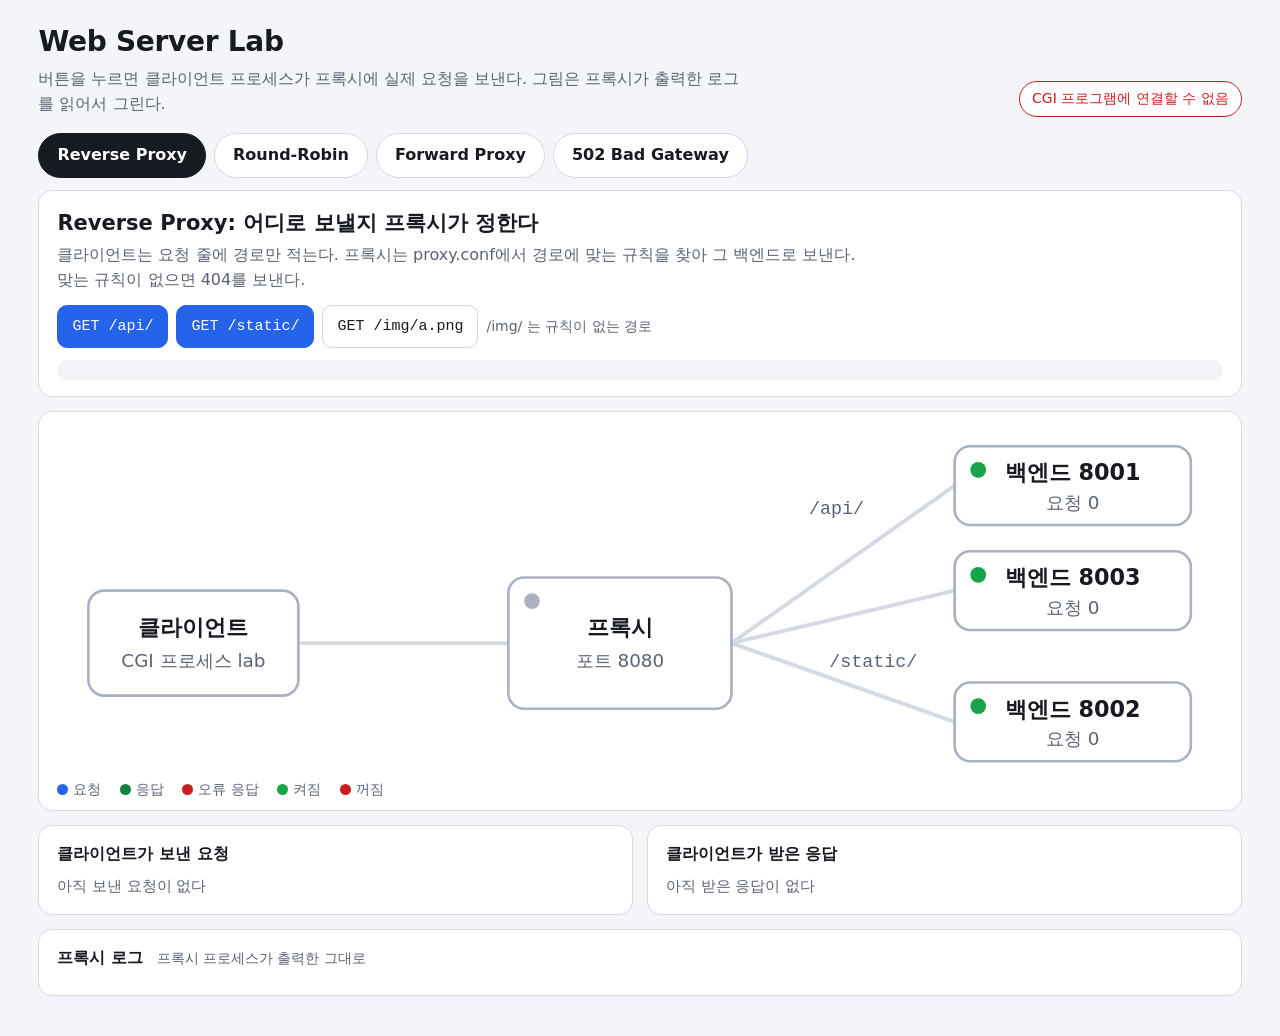
==== demo/lab/www/index.html @ c60fb578 "feat: 발표용 데모 페이지 Web Server Lab (Reverse, Round-Robin, Forward, 502) - demo/lab/cgi/lab.c: 페이지의 버튼이 " ====
<!doctype html>
<html lang="ko">
<head>
<meta charset="utf-8">
<meta name="viewport" content="width=device-width, initial-scale=1">
<title>Web Server Lab</title>
<link rel="stylesheet" href="lab.css">
</head>
<body>
<header class="top">
  <div>
    <h1>Web Server Lab</h1>
    <p class="lead">버튼을 누르면 클라이언트 프로세스가 프록시에 실제 요청을 보낸다. 그림은 프록시가 출력한 로그를 읽어서 그린다.</p>
  </div>
  <div id="link-state" class="link-state" aria-live="polite">연결 확인 중</div>
</header>

<nav class="tabs" id="tabs" role="tablist" aria-label="장면"></nav>

<main>
  <section class="card scene" aria-live="polite">
    <div class="scene-text">
      <h2 id="scene-title"></h2>
      <p id="scene-desc"></p>
    </div>
    <div class="controls" id="controls"></div>
    <pre class="conf" id="conf" hidden></pre>
  </section>

  <section class="card diagram" aria-label="요청이 지나가는 길">
    <svg id="stage" viewBox="0 20 900 270" role="img" aria-label="클라이언트, 프록시, 백엔드 사이의 흐름">
      <g class="edges">
        <line id="edge-client" x1="190" y1="190" x2="350" y2="190"/>
        <line id="edge-8001" x1="520" y1="190" x2="690" y2="70"/>
        <line id="edge-8003" x1="520" y1="190" x2="690" y2="150"/>
        <line id="edge-8002" x1="520" y1="190" x2="690" y2="250"/>
        <line id="edge-ext" x1="520" y1="190" x2="690" y2="345" class="hidden"/>
      </g>
      <text class="route" x="600" y="92">/api/</text>
      <text class="route" x="628" y="208">/static/</text>

      <g class="node" id="node-client">
        <rect x="30" y="150" width="160" height="80" rx="12"/>
        <text class="name" x="110" y="184">클라이언트</text>
        <text class="sub" x="110" y="208">CGI 프로세스 lab</text>
      </g>
      <text id="client-chip" class="chip" x="110" y="262"></text>

      <g class="node" id="node-proxy">
        <rect x="350" y="140" width="170" height="100" rx="12"/>
        <circle class="lamp" cx="368" cy="158" r="6"/>
        <text class="name" x="435" y="184">프록시</text>
        <text class="sub" x="435" y="208">포트 8080</text>
      </g>
      <text id="proxy-note" class="chip" x="435" y="272"></text>

      <g class="node backend" id="node-8001">
        <rect x="690" y="40" width="180" height="60" rx="12"/>
        <circle class="lamp" cx="708" cy="58" r="6"/>
        <text class="name" x="780" y="66">백엔드 8001</text>
        <text class="sub" id="cnt-8001" x="780" y="88">요청 0</text>
      </g>
      <g class="node backend" id="node-8003">
        <rect x="690" y="120" width="180" height="60" rx="12"/>
        <circle class="lamp" cx="708" cy="138" r="6"/>
        <text class="name" x="780" y="146">백엔드 8003</text>
        <text class="sub" id="cnt-8003" x="780" y="168">요청 0</text>
      </g>
      <g class="node backend" id="node-8002">
        <rect x="690" y="220" width="180" height="60" rx="12"/>
        <circle class="lamp" cx="708" cy="238" r="6"/>
        <text class="name" x="780" y="246">백엔드 8002</text>
        <text class="sub" id="cnt-8002" x="780" y="268">요청 0</text>
      </g>
      <g class="node ext hidden" id="node-ext">
        <rect x="690" y="315" width="180" height="60" rx="12"/>
        <text class="name" x="780" y="341">다른 서버</text>
        <text class="sub" id="ext-name" x="780" y="363"></text>
      </g>

      <circle id="dot" class="dot hidden" r="9" cx="110" cy="190"/>
    </svg>
    <p class="legend">
      <span class="key req"></span>요청
      <span class="key res"></span>응답
      <span class="key err"></span>오류 응답
      <span class="key up"></span>켜짐
      <span class="key down"></span>꺼짐
    </p>
  </section>

  <section class="panels">
    <div class="card panel">
      <h3>클라이언트가 보낸 요청</h3>
      <pre id="sent" class="mono empty">아직 보낸 요청이 없다</pre>
    </div>
    <div class="card panel">
      <h3>클라이언트가 받은 응답 <span id="res-meta" class="meta"></span></h3>
      <pre id="received" class="mono empty">아직 받은 응답이 없다</pre>
    </div>
    <div class="card panel log">
      <h3>프록시 로그 <span class="meta">프록시 프로세스가 출력한 그대로</span></h3>
      <pre id="log" class="mono"></pre>
    </div>
  </section>
</main>

<script src="lab.js"></script>
</body>
</html>
---- demo/lab/www/lab.css ----
:root {
  --bg: #f4f5f8;
  --card: #ffffff;
  --ink: #171a21;
  --muted: #5b6373;
  --line: #d5d9e2;
  --req: #2563eb;
  --res: #15803d;
  --err: #c81e1e;
  --forward: #7c3aed;
  --up: #16a34a;
  --down: #c81e1e;
  --mono: ui-monospace, "Cascadia Mono", Consolas, "D2Coding", monospace;
}

* { box-sizing: border-box; }

body {
  margin: 0;
  padding: 20px clamp(16px, 3vw, 40px) 40px;
  background: var(--bg);
  color: var(--ink);
  font-family: "Pretendard", "Noto Sans KR", "Malgun Gothic", system-ui, sans-serif;
  font-size: 16px;
  line-height: 1.55;
}

.top {
  display: flex;
  flex-wrap: wrap;
  align-items: flex-end;
  justify-content: space-between;
  gap: 12px;
  margin-bottom: 16px;
}
h1 { margin: 0; font-size: 28px; letter-spacing: -0.01em; }
.lead { margin: 4px 0 0; color: var(--muted); max-width: 70ch; }
.link-state {
  padding: 6px 12px;
  border: 1px solid var(--line);
  border-radius: 999px;
  background: var(--card);
  font-size: 14px;
  color: var(--muted);
  white-space: nowrap;
}
.link-state.ok { color: var(--up); border-color: var(--up); }
.link-state.bad { color: var(--down); border-color: var(--down); }

.tabs { display: flex; flex-wrap: wrap; gap: 8px; margin-bottom: 12px; }
.tabs button {
  padding: 9px 18px;
  border: 1px solid var(--line);
  border-radius: 999px;
  background: var(--card);
  color: var(--ink);
  font: inherit;
  font-weight: 600;
  cursor: pointer;
}
.tabs button[aria-selected="true"] { background: var(--ink); border-color: var(--ink); color: #fff; }

main { display: grid; gap: 14px; }
.card { background: var(--card); border: 1px solid var(--line); border-radius: 14px; padding: 16px 18px; }

.scene h2 { margin: 0 0 4px; font-size: 21px; }
.scene p { margin: 0; color: var(--muted); max-width: 80ch; }
.controls { display: flex; flex-wrap: wrap; align-items: center; gap: 8px; margin-top: 12px; }
.controls button, .controls input {
  font: inherit;
  padding: 9px 14px;
  border-radius: 10px;
  border: 1px solid var(--line);
  background: #fff;
  color: var(--ink);
}
.controls button { cursor: pointer; font-family: var(--mono); font-size: 15px; }
.controls button.primary { background: var(--req); border-color: var(--req); color: #fff; }
.controls button.forward { background: var(--forward); border-color: var(--forward); color: #fff; }
.controls button.plain { font-family: inherit; }
.controls button.off { border-color: var(--down); color: var(--down); }
.controls button.on { border-color: var(--up); color: var(--up); }
.controls button:disabled { opacity: 0.5; cursor: default; }
.controls input { flex: 1 1 320px; min-width: 0; font-family: var(--mono); font-size: 15px; }
.controls .sep { flex-basis: 100%; height: 0; }
.controls .hint { color: var(--muted); font-size: 14px; }
button:focus-visible, input:focus-visible { outline: 3px solid #93b4f8; outline-offset: 2px; }

.conf {
  margin: 12px 0 0;
  padding: 10px 12px;
  border-radius: 10px;
  background: #f1f3f7;
  font-family: var(--mono);
  font-size: 14px;
  overflow-x: auto;
}

.diagram { padding: 8px 10px 10px; }
#stage { display: block; width: 100%; height: auto; max-height: 52vh; }
.edges line { stroke: var(--line); stroke-width: 3; }
.edges line.active { stroke: var(--req); }
.edges line.active.res { stroke: var(--res); }
.edges line.active.err { stroke: var(--err); }
.node rect { fill: #fff; stroke: #aab1c0; stroke-width: 2; }
.node .name { font-size: 17px; font-weight: 700; text-anchor: middle; fill: var(--ink); }
.node .sub { font-size: 14px; text-anchor: middle; fill: var(--muted); }
.node .lamp { fill: #aab1c0; }
.node.up .lamp { fill: var(--up); }
.node.down .lamp { fill: var(--down); }
.node.down rect { stroke: var(--down); stroke-dasharray: 6 5; fill: #fdf2f2; }
.node.down .name { fill: var(--down); }
.node.ext rect { stroke-dasharray: 6 5; }
.node.hit rect { stroke: var(--res); stroke-width: 4; }
.node.fail rect { stroke: var(--err); stroke-width: 4; }
.node.busy rect { stroke: var(--req); stroke-width: 4; }
.route { font-family: var(--mono); font-size: 14px; fill: var(--muted); text-anchor: middle; }
.chip { font-family: var(--mono); font-size: 15px; font-weight: 700; text-anchor: middle; fill: var(--ink); }
.chip.ok { fill: var(--res); }
.chip.bad { fill: var(--err); }
.chip.forward { fill: var(--forward); }
.chip.reverse { fill: var(--req); }
.dot { fill: var(--req); stroke: #fff; stroke-width: 2; }
.dot.res { fill: var(--res); }
.dot.err { fill: var(--err); }
.hidden { display: none; }

.legend { margin: 4px 8px 0; color: var(--muted); font-size: 14px; }
.key { display: inline-block; width: 11px; height: 11px; border-radius: 50%; margin: 0 5px 0 14px; vertical-align: -1px; }
.key:first-child { margin-left: 0; }
.key.req { background: var(--req); }
.key.res { background: var(--res); }
.key.err { background: var(--err); }
.key.up { background: var(--up); }
.key.down { background: var(--down); }

.panels { display: grid; grid-template-columns: 1fr 1fr; gap: 14px; }
.panel.log { grid-column: 1 / -1; }
.panel h3 { margin: 0 0 8px; font-size: 16px; }
.meta { margin-left: 8px; font-weight: 400; font-size: 14px; color: var(--muted); }
.mono {
  margin: 0;
  font-family: var(--mono);
  font-size: 14.5px;
  line-height: 1.6;
  white-space: pre-wrap;
  overflow-wrap: anywhere;
}
.mono.empty { color: var(--muted); font-family: inherit; }
.mono .first { font-weight: 700; color: var(--req); }
.mono .first.forward { color: var(--forward); }
.mono .status-ok { font-weight: 700; color: var(--res); }
.mono .status-bad { font-weight: 700; color: var(--err); }
#log { max-height: 240px; overflow-y: auto; }
#log .reverse { color: var(--req); font-weight: 700; }
#log .forward { color: var(--forward); font-weight: 700; }
#log .bad { color: var(--err); font-weight: 700; }
#log .dim { color: var(--muted); }

@media (max-width: 760px) {
  .panels { grid-template-columns: 1fr; }
}
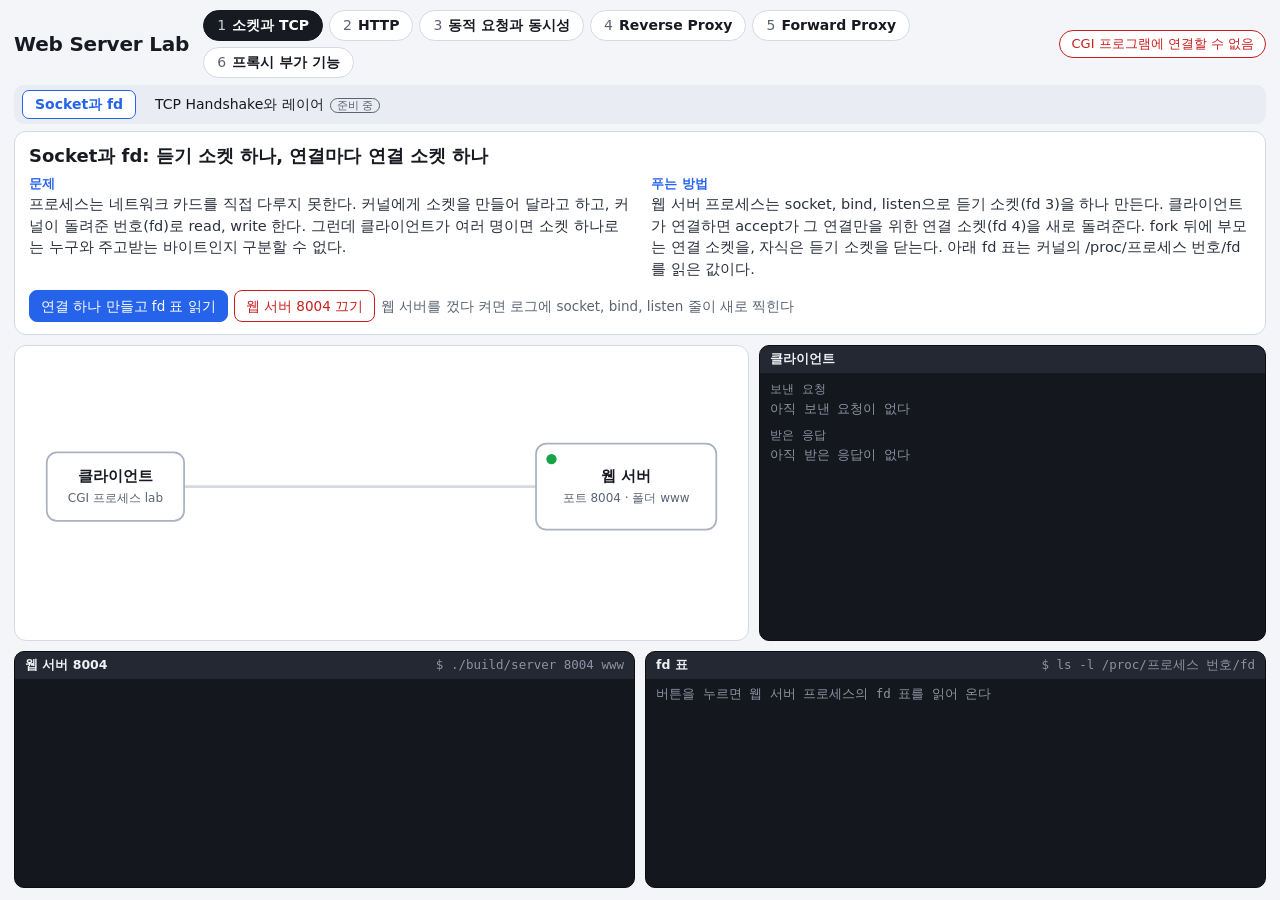
==== commit a4725d1f: "feat: 데모 페이지에 장면 추가 (Socket과 fd, 상태 코드, POST, CGI, fork 비교, 허용 목록) - 화면: 위쪽 주제를 누르면 그 주제의 장면이 펼쳐지고, " ====
--- a/demo/lab/www/index.html
+++ b/demo/lab/www/index.html
@@ -8,102 +8,113 @@
 </head>
 <body>
 <header class="top">
-  <div>
-    <h1>Web Server Lab</h1>
-    <p class="lead">버튼을 누르면 클라이언트 프로세스가 프록시에 실제 요청을 보낸다. 그림은 프록시가 출력한 로그를 읽어서 그린다.</p>
-  </div>
+  <h1>Web Server Lab</h1>
+  <nav class="cats" id="cats" aria-label="주제"></nav>
   <div id="link-state" class="link-state" aria-live="polite">연결 확인 중</div>
 </header>
+<nav class="subtabs" id="tabs" aria-label="장면"></nav>
 
-<nav class="tabs" id="tabs" role="tablist" aria-label="장면"></nav>
+  <main id="main">
+    <section class="card scene" aria-live="polite">
+      <div class="scene-head">
+        <h2 id="scene-title"></h2>
+        <span id="scene-badge" class="badge" hidden></span>
+      </div>
+      <dl class="story">
+        <div><dt>문제</dt><dd id="scene-problem"></dd></div>
+        <div><dt>푸는 방법</dt><dd id="scene-solution"></dd></div>
+      </dl>
+      <div class="controls" id="controls"></div>
+      <p class="why" id="why" hidden></p>
+    </section>
 
-<main>
-  <section class="card scene" aria-live="polite">
-    <div class="scene-text">
-      <h2 id="scene-title"></h2>
-      <p id="scene-desc"></p>
-    </div>
-    <div class="controls" id="controls"></div>
-    <pre class="conf" id="conf" hidden></pre>
-  </section>
+    <section class="mid" id="mid">
+      <div class="card diagram" aria-label="요청이 지나가는 길">
+        <svg id="stage" class="mode-proxy" viewBox="0 20 900 345" preserveAspectRatio="xMidYMid meet" role="img" aria-label="클라이언트, 프록시, 웹 서버 사이의 흐름">
+          <g class="edges">
+            <line id="edge-client" class="only-proxy" x1="190" y1="190" x2="350" y2="190"/>
+            <line id="edge-8001" class="only-proxy" x1="520" y1="190" x2="690" y2="70"/>
+            <line id="edge-8003" class="only-proxy" x1="520" y1="190" x2="690" y2="150"/>
+            <line id="edge-8002" class="only-proxy" x1="520" y1="190" x2="690" y2="235"/>
+            <line id="edge-8004" class="only-proxy" x1="520" y1="190" x2="690" y2="315"/>
+            <line id="edge-ext" class="only-proxy hidden" x1="520" y1="190" x2="690" y2="405"/>
+            <line id="edge-direct" class="only-direct" x1="190" y1="190" x2="600" y2="190"/>
+          </g>
+          <text class="route only-proxy" x="600" y="92">/api/</text>
+          <text class="route only-proxy" x="640" y="212">/static/</text>
+          <text class="route only-proxy" x="622" y="302">/cgi-bin/</text>
 
-  <section class="card diagram" aria-label="요청이 지나가는 길">
-    <svg id="stage" viewBox="0 20 900 270" role="img" aria-label="클라이언트, 프록시, 백엔드 사이의 흐름">
-      <g class="edges">
-        <line id="edge-client" x1="190" y1="190" x2="350" y2="190"/>
-        <line id="edge-8001" x1="520" y1="190" x2="690" y2="70"/>
-        <line id="edge-8003" x1="520" y1="190" x2="690" y2="150"/>
-        <line id="edge-8002" x1="520" y1="190" x2="690" y2="250"/>
-        <line id="edge-ext" x1="520" y1="190" x2="690" y2="345" class="hidden"/>
-      </g>
-      <text class="route" x="600" y="92">/api/</text>
-      <text class="route" x="628" y="208">/static/</text>
+          <g class="node" id="node-client">
+            <rect x="30" y="150" width="160" height="80" rx="12"/>
+            <text class="name" x="110" y="184">클라이언트</text>
+            <text class="sub" x="110" y="208">CGI 프로세스 lab</text>
+          </g>
+          <text id="client-chip" class="chip" x="110" y="262"></text>
 
-      <g class="node" id="node-client">
-        <rect x="30" y="150" width="160" height="80" rx="12"/>
-        <text class="name" x="110" y="184">클라이언트</text>
-        <text class="sub" x="110" y="208">CGI 프로세스 lab</text>
-      </g>
-      <text id="client-chip" class="chip" x="110" y="262"></text>
+          <g class="node only-proxy" id="node-proxy">
+            <rect x="350" y="140" width="170" height="100" rx="12"/>
+            <circle class="lamp" cx="368" cy="158" r="6"/>
+            <text class="name" x="435" y="184">프록시</text>
+            <text class="sub" x="435" y="208">포트 8080</text>
+          </g>
+          <text id="proxy-note" class="chip only-proxy" x="435" y="272"></text>
 
-      <g class="node" id="node-proxy">
-        <rect x="350" y="140" width="170" height="100" rx="12"/>
-        <circle class="lamp" cx="368" cy="158" r="6"/>
-        <text class="name" x="435" y="184">프록시</text>
-        <text class="sub" x="435" y="208">포트 8080</text>
-      </g>
-      <text id="proxy-note" class="chip" x="435" y="272"></text>
+          <g class="node backend only-proxy" id="node-8001">
+            <rect x="690" y="40" width="180" height="60" rx="12"/>
+            <circle class="lamp" cx="708" cy="58" r="6"/>
+            <text class="name" x="780" y="66">백엔드 8001</text>
+            <text class="sub" id="cnt-8001" x="780" y="88">요청 0</text>
+          </g>
+          <g class="node backend only-proxy" id="node-8003">
+            <rect x="690" y="120" width="180" height="60" rx="12"/>
+            <circle class="lamp" cx="708" cy="138" r="6"/>
+            <text class="name" x="780" y="146">백엔드 8003</text>
+            <text class="sub" id="cnt-8003" x="780" y="168">요청 0</text>
+          </g>
+          <g class="node backend only-proxy" id="node-8002">
+            <rect x="690" y="205" width="180" height="60" rx="12"/>
+            <circle class="lamp" cx="708" cy="223" r="6"/>
+            <text class="name" x="780" y="231">백엔드 8002</text>
+            <text class="sub" id="cnt-8002" x="780" y="253">요청 0</text>
+          </g>
+          <g class="node backend only-proxy" id="node-8004">
+            <rect x="690" y="285" width="180" height="60" rx="12"/>
+            <circle class="lamp" cx="708" cy="303" r="6"/>
+            <text class="name" x="780" y="311">백엔드 8004</text>
+            <text class="sub" id="cnt-8004" x="780" y="333">요청 0</text>
+          </g>
+          <g class="node ext only-proxy hidden" id="node-ext">
+            <rect x="690" y="375" width="180" height="60" rx="12"/>
+            <text class="name" x="780" y="401">다른 서버</text>
+            <text class="sub" id="ext-name" x="780" y="423"></text>
+          </g>
 
-      <g class="node backend" id="node-8001">
-        <rect x="690" y="40" width="180" height="60" rx="12"/>
-        <circle class="lamp" cx="708" cy="58" r="6"/>
-        <text class="name" x="780" y="66">백엔드 8001</text>
-        <text class="sub" id="cnt-8001" x="780" y="88">요청 0</text>
-      </g>
-      <g class="node backend" id="node-8003">
-        <rect x="690" y="120" width="180" height="60" rx="12"/>
-        <circle class="lamp" cx="708" cy="138" r="6"/>
-        <text class="name" x="780" y="146">백엔드 8003</text>
-        <text class="sub" id="cnt-8003" x="780" y="168">요청 0</text>
-      </g>
-      <g class="node backend" id="node-8002">
-        <rect x="690" y="220" width="180" height="60" rx="12"/>
-        <circle class="lamp" cx="708" cy="238" r="6"/>
-        <text class="name" x="780" y="246">백엔드 8002</text>
-        <text class="sub" id="cnt-8002" x="780" y="268">요청 0</text>
-      </g>
-      <g class="node ext hidden" id="node-ext">
-        <rect x="690" y="315" width="180" height="60" rx="12"/>
-        <text class="name" x="780" y="341">다른 서버</text>
-        <text class="sub" id="ext-name" x="780" y="363"></text>
-      </g>
+          <g class="node only-direct" id="node-direct">
+            <rect x="600" y="140" width="210" height="100" rx="12"/>
+            <circle class="lamp" cx="618" cy="158" r="6"/>
+            <text class="name" x="705" y="184">웹 서버</text>
+            <text class="sub" id="direct-sub" x="705" y="208">포트 8004 · 폴더 www</text>
+          </g>
+          <text id="direct-note" class="chip only-direct" x="705" y="272"></text>
 
-      <circle id="dot" class="dot hidden" r="9" cx="110" cy="190"/>
-    </svg>
-    <p class="legend">
-      <span class="key req"></span>요청
-      <span class="key res"></span>응답
-      <span class="key err"></span>오류 응답
-      <span class="key up"></span>켜짐
-      <span class="key down"></span>꺼짐
-    </p>
-  </section>
+          <circle id="dot" class="dot hidden" r="9" cx="110" cy="190"/>
+          <circle id="dot2" class="dot hidden" r="9" cx="110" cy="190"/>
+        </svg>
+      </div>
 
-  <section class="panels">
-    <div class="card panel">
-      <h3>클라이언트가 보낸 요청</h3>
-      <pre id="sent" class="mono empty">아직 보낸 요청이 없다</pre>
-    </div>
-    <div class="card panel">
-      <h3>클라이언트가 받은 응답 <span id="res-meta" class="meta"></span></h3>
-      <pre id="received" class="mono empty">아직 받은 응답이 없다</pre>
-    </div>
-    <div class="card panel log">
-      <h3>프록시 로그 <span class="meta">프록시 프로세스가 출력한 그대로</span></h3>
-      <pre id="log" class="mono"></pre>
-    </div>
-  </section>
-</main>
+      <div class="term client" id="term-client">
+        <h3><span class="who">클라이언트</span><span id="res-meta" class="meta"></span></h3>
+        <div class="screen" id="client-screen">
+          <div class="label">보낸 요청</div>
+          <pre id="sent" class="empty">아직 보낸 요청이 없다</pre>
+          <div class="label">받은 응답</div>
+          <pre id="received" class="empty">아직 받은 응답이 없다</pre>
+        </div>
+      </div>
+    </section>
+
+    <section class="terms" id="terms" aria-label="프로세스별 터미널 출력"></section>
+  </main>
 
 <script src="lab.js"></script>
 </body>
--- a/demo/lab/www/lab.css
+++ b/demo/lab/www/lab.css
@@ -10,94 +10,111 @@
   --forward: #7c3aed;
   --up: #16a34a;
   --down: #c81e1e;
+  --term-bg: #14171d;
+  --term-ink: #d7dbe3;
+  --term-dim: #8b93a3;
   --mono: ui-monospace, "Cascadia Mono", Consolas, "D2Coding", monospace;
 }
 
 * { box-sizing: border-box; }
 
+/* 화면 하나에 모두 들어오게 한다: 페이지는 스크롤하지 않고, 긴 내용은 각 칸 안에서 스크롤한다 */
+html, body { height: 100%; }
 body {
   margin: 0;
-  padding: 20px clamp(16px, 3vw, 40px) 40px;
+  padding: 10px 14px 12px;
+  display: grid;
+  grid-template-rows: auto auto minmax(0, 1fr);
+  gap: 7px;
+  overflow: hidden;
   background: var(--bg);
   color: var(--ink);
   font-family: "Pretendard", "Noto Sans KR", "Malgun Gothic", system-ui, sans-serif;
-  font-size: 16px;
-  line-height: 1.55;
-}
-
-.top {
-  display: flex;
-  flex-wrap: wrap;
-  align-items: flex-end;
-  justify-content: space-between;
-  gap: 12px;
-  margin-bottom: 16px;
-}
-h1 { margin: 0; font-size: 28px; letter-spacing: -0.01em; }
-.lead { margin: 4px 0 0; color: var(--muted); max-width: 70ch; }
+  font-size: 15px;
+  line-height: 1.5;
+}
+
+.top { display: flex; align-items: center; gap: 14px; }
+h1 { margin: 0; font-size: 20px; letter-spacing: -0.01em; white-space: nowrap; }
 .link-state {
-  padding: 6px 12px;
+  margin-left: auto;
+  padding: 3px 11px;
   border: 1px solid var(--line);
   border-radius: 999px;
   background: var(--card);
-  font-size: 14px;
+  font-size: 13px;
   color: var(--muted);
   white-space: nowrap;
 }
 .link-state.ok { color: var(--up); border-color: var(--up); }
 .link-state.bad { color: var(--down); border-color: var(--down); }
 
-.tabs { display: flex; flex-wrap: wrap; gap: 8px; margin-bottom: 12px; }
-.tabs button {
-  padding: 9px 18px;
+/* 위 줄: 주제. 주제를 누르면 아래 줄에 그 주제의 장면만 펼쳐진다 */
+.cats, .subtabs { display: flex; flex-wrap: wrap; gap: 6px; min-width: 0; }
+.cats button, .subtabs button {
+  font: inherit;
   border: 1px solid var(--line);
-  border-radius: 999px;
   background: var(--card);
   color: var(--ink);
-  font: inherit;
-  font-weight: 600;
   cursor: pointer;
-}
-.tabs button[aria-selected="true"] { background: var(--ink); border-color: var(--ink); color: #fff; }
-
-main { display: grid; gap: 14px; }
-.card { background: var(--card); border: 1px solid var(--line); border-radius: 14px; padding: 16px 18px; }
-
-.scene h2 { margin: 0 0 4px; font-size: 21px; }
-.scene p { margin: 0; color: var(--muted); max-width: 80ch; }
-.controls { display: flex; flex-wrap: wrap; align-items: center; gap: 8px; margin-top: 12px; }
+  white-space: nowrap;
+}
+.cats button { padding: 4px 13px; border-radius: 999px; font-size: 14px; font-weight: 600; }
+.cats button .n { margin-right: 6px; color: var(--muted); font-weight: 400; }
+.cats button[aria-expanded="true"] { background: var(--ink); border-color: var(--ink); color: #fff; }
+.cats button[aria-expanded="true"] .n { color: #c9cfdb; }
+.subtabs { padding: 5px 8px; background: #e9ecf2; border-radius: 10px; }
+.subtabs button { padding: 3px 12px; border-radius: 7px; font-size: 14px; border-color: transparent; background: transparent; }
+.subtabs button:hover { background: #fff; }
+.subtabs button[aria-current="true"] { background: #fff; border-color: var(--req); color: var(--req); font-weight: 700; }
+.subtabs .tag { margin-left: 6px; font-size: 11px; padding: 0 6px; border-radius: 999px; border: 1px solid currentColor; color: var(--muted); font-weight: 400; }
+
+main { display: grid; grid-template-rows: auto minmax(0, 1.25fr) minmax(0, 1fr); gap: 10px; min-height: 0; }
+main.shell { grid-template-rows: auto; align-content: start; }
+main.shell .mid, main.shell .terms { display: none; }
+
+.card { background: var(--card); border: 1px solid var(--line); border-radius: 12px; }
+
+.scene { padding: 10px 14px 12px; }
+.scene-head { display: flex; flex-wrap: wrap; align-items: center; gap: 10px; margin-bottom: 6px; }
+.scene h2 { margin: 0; font-size: 18px; }
+.badge { padding: 1px 10px; border-radius: 999px; background: #fff4d6; border: 1px solid #e0b84a; color: #7a5600; font-size: 13px; font-weight: 600; }
+.story { margin: 0; display: grid; grid-template-columns: 1fr 1fr; gap: 6px 22px; }
+.story dt { font-size: 12.5px; font-weight: 700; color: var(--req); letter-spacing: 0.02em; }
+.story dd { margin: 0; color: #2b313d; font-size: 14.5px; }
+main.shell .story { grid-template-columns: 1fr; max-width: 90ch; }
+main.shell .story dd { font-size: 16px; }
+
+.controls { display: flex; flex-wrap: wrap; align-items: center; gap: 6px; margin-top: 9px; }
+.controls:empty { display: none; }
 .controls button, .controls input {
   font: inherit;
-  padding: 9px 14px;
-  border-radius: 10px;
+  padding: 5px 11px;
+  border-radius: 8px;
   border: 1px solid var(--line);
   background: #fff;
   color: var(--ink);
 }
-.controls button { cursor: pointer; font-family: var(--mono); font-size: 15px; }
+.controls button { cursor: pointer; font-family: var(--mono); font-size: 13.5px; }
 .controls button.primary { background: var(--req); border-color: var(--req); color: #fff; }
 .controls button.forward { background: var(--forward); border-color: var(--forward); color: #fff; }
 .controls button.plain { font-family: inherit; }
+.controls button.code { min-width: 52px; font-weight: 700; }
+.controls button.code.c2 { border-color: var(--res); color: var(--res); }
+.controls button.code.c4 { border-color: #b45309; color: #b45309; }
+.controls button.code.c5 { border-color: var(--err); color: var(--err); }
 .controls button.off { border-color: var(--down); color: var(--down); }
 .controls button.on { border-color: var(--up); color: var(--up); }
 .controls button:disabled { opacity: 0.5; cursor: default; }
-.controls input { flex: 1 1 320px; min-width: 0; font-family: var(--mono); font-size: 15px; }
+.controls input { flex: 1 1 220px; min-width: 0; font-family: var(--mono); font-size: 13.5px; }
 .controls .sep { flex-basis: 100%; height: 0; }
-.controls .hint { color: var(--muted); font-size: 14px; }
+.controls .hint { color: var(--muted); font-size: 13.5px; }
 button:focus-visible, input:focus-visible { outline: 3px solid #93b4f8; outline-offset: 2px; }
-
-.conf {
-  margin: 12px 0 0;
-  padding: 10px 12px;
-  border-radius: 10px;
-  background: #f1f3f7;
-  font-family: var(--mono);
-  font-size: 14px;
-  overflow-x: auto;
-}
-
-.diagram { padding: 8px 10px 10px; }
-#stage { display: block; width: 100%; height: auto; max-height: 52vh; }
+.why { margin: 8px 0 0; padding: 5px 10px; border-left: 4px solid var(--req); background: #eef3fe; border-radius: 0 8px 8px 0; color: #1d2b4f; font-size: 14.5px; }
+
+.mid { display: grid; grid-template-columns: minmax(0, 1.45fr) minmax(0, 1fr); gap: 10px; min-height: 0; }
+.diagram { min-height: 0; padding: 4px 6px; display: flex; }
+#stage { flex: 1; width: 100%; height: 100%; min-height: 0; }
 .edges line { stroke: var(--line); stroke-width: 3; }
 .edges line.active { stroke: var(--req); }
 .edges line.active.res { stroke: var(--res); }
@@ -123,40 +140,89 @@
 .dot { fill: var(--req); stroke: #fff; stroke-width: 2; }
 .dot.res { fill: var(--res); }
 .dot.err { fill: var(--err); }
+.dot.body { stroke: #f59e0b; stroke-width: 5; }
+.dot.wait { fill: #f59e0b; }
 .hidden { display: none; }
-
-.legend { margin: 4px 8px 0; color: var(--muted); font-size: 14px; }
-.key { display: inline-block; width: 11px; height: 11px; border-radius: 50%; margin: 0 5px 0 14px; vertical-align: -1px; }
-.key:first-child { margin-left: 0; }
-.key.req { background: var(--req); }
-.key.res { background: var(--res); }
-.key.err { background: var(--err); }
-.key.up { background: var(--up); }
-.key.down { background: var(--down); }
-
-.panels { display: grid; grid-template-columns: 1fr 1fr; gap: 14px; }
-.panel.log { grid-column: 1 / -1; }
-.panel h3 { margin: 0 0 8px; font-size: 16px; }
-.meta { margin-left: 8px; font-weight: 400; font-size: 14px; color: var(--muted); }
-.mono {
+.mode-direct .only-proxy { display: none; }
+.mode-proxy .only-direct { display: none; }
+
+/* 터미널 모양의 칸: 프로세스 하나가 출력한 것을 그대로 보여 준다 */
+.terms { display: grid; grid-auto-flow: column; grid-auto-columns: minmax(0, 1fr); gap: 10px; min-height: 0; }
+.term {
+  display: flex;
+  flex-direction: column;
+  min-height: 0;
+  background: var(--term-bg);
+  border-radius: 10px;
+  overflow: hidden;
+  border: 1px solid #0c0e12;
+}
+.term h3 {
   margin: 0;
+  padding: 4px 10px;
+  display: flex;
+  align-items: baseline;
+  justify-content: space-between;
+  gap: 8px;
+  background: #232832;
+  color: #eef1f6;
+  font-size: 12.5px;
+  font-weight: 600;
+  white-space: nowrap;
+}
+.term h3 .cmd { font-family: var(--mono); font-weight: 400; color: var(--term-dim); overflow: hidden; text-overflow: ellipsis; }
+.term h3 .meta { font-family: var(--mono); font-weight: 400; color: var(--term-dim); }
+.term .screen, .term pre.screen {
+  flex: 1;
+  min-height: 0;
+  margin: 0;
+  padding: 6px 10px 8px;
+  overflow-y: auto;
+  color: var(--term-ink);
   font-family: var(--mono);
-  font-size: 14.5px;
-  line-height: 1.6;
+  font-size: 12.5px;
+  line-height: 1.5;
   white-space: pre-wrap;
   overflow-wrap: anywhere;
 }
-.mono.empty { color: var(--muted); font-family: inherit; }
-.mono .first { font-weight: 700; color: var(--req); }
-.mono .first.forward { color: var(--forward); }
-.mono .status-ok { font-weight: 700; color: var(--res); }
-.mono .status-bad { font-weight: 700; color: var(--err); }
-#log { max-height: 240px; overflow-y: auto; }
-#log .reverse { color: var(--req); font-weight: 700; }
-#log .forward { color: var(--forward); font-weight: 700; }
-#log .bad { color: var(--err); font-weight: 700; }
-#log .dim { color: var(--muted); }
-
-@media (max-width: 760px) {
-  .panels { grid-template-columns: 1fr; }
-}
+.term pre { margin: 0; font: inherit; white-space: pre-wrap; overflow-wrap: anywhere; }
+.term .label { margin: 2px 0; color: var(--term-dim); font-family: inherit; font-size: 11.5px; letter-spacing: 0.03em; }
+.term .label + pre { margin-bottom: 8px; }
+.term .empty { color: var(--term-dim); }
+.term .first { font-weight: 700; color: #7fb0ff; }
+.term .first.forward { color: #c4a6ff; }
+.term .len { font-weight: 700; color: #f6b756; }
+.term .payload { background: #4a3410; color: #ffd591; border-radius: 3px; }
+.term .cut { color: var(--term-dim); font-style: italic; }
+.term .status-ok { font-weight: 700; color: #6fdc8c; }
+.term .status-bad { font-weight: 700; color: #ff8a80; }
+.term .reverse { color: #7fb0ff; font-weight: 700; }
+.term .forward { color: #c4a6ff; font-weight: 700; }
+.term .bad { color: #ff8a80; font-weight: 700; }
+.term .good { color: #6fdc8c; }
+.term .new { background: #1f2a3a; }
+.term.down h3 { background: #4a1d1d; }
+
+/* 좁은 화면에서는 한 화면에 넣지 않고 아래로 이어지게 한다 */
+@media (max-width: 980px), (max-height: 560px) {
+  html, body { height: auto; }
+  body { display: block; overflow: auto; }
+  .top { flex-wrap: wrap; margin-bottom: 8px; }
+  .subtabs { margin-bottom: 10px; }
+  main { display: block; }
+  main > * { margin-bottom: 10px; }
+  .story { grid-template-columns: 1fr; }
+  .mid { grid-template-columns: 1fr; }
+  .diagram { height: 300px; }
+  .term { height: 240px; }
+  .terms { grid-auto-flow: row; }
+}
+
+.term .step { margin-top: 6px; color: #7fb0ff; font-weight: 700; }
+.term .step:first-child { margin-top: 0; }
+.term .proc { color: #eef1f6; }
+.term .sockinfo { color: #6fdc8c; }
+.term .pipeinfo { color: #f6b756; }
+.term .note { color: var(--term-dim); }
+#client-screen { white-space: normal; }
+#client-screen pre { margin-bottom: 8px; }
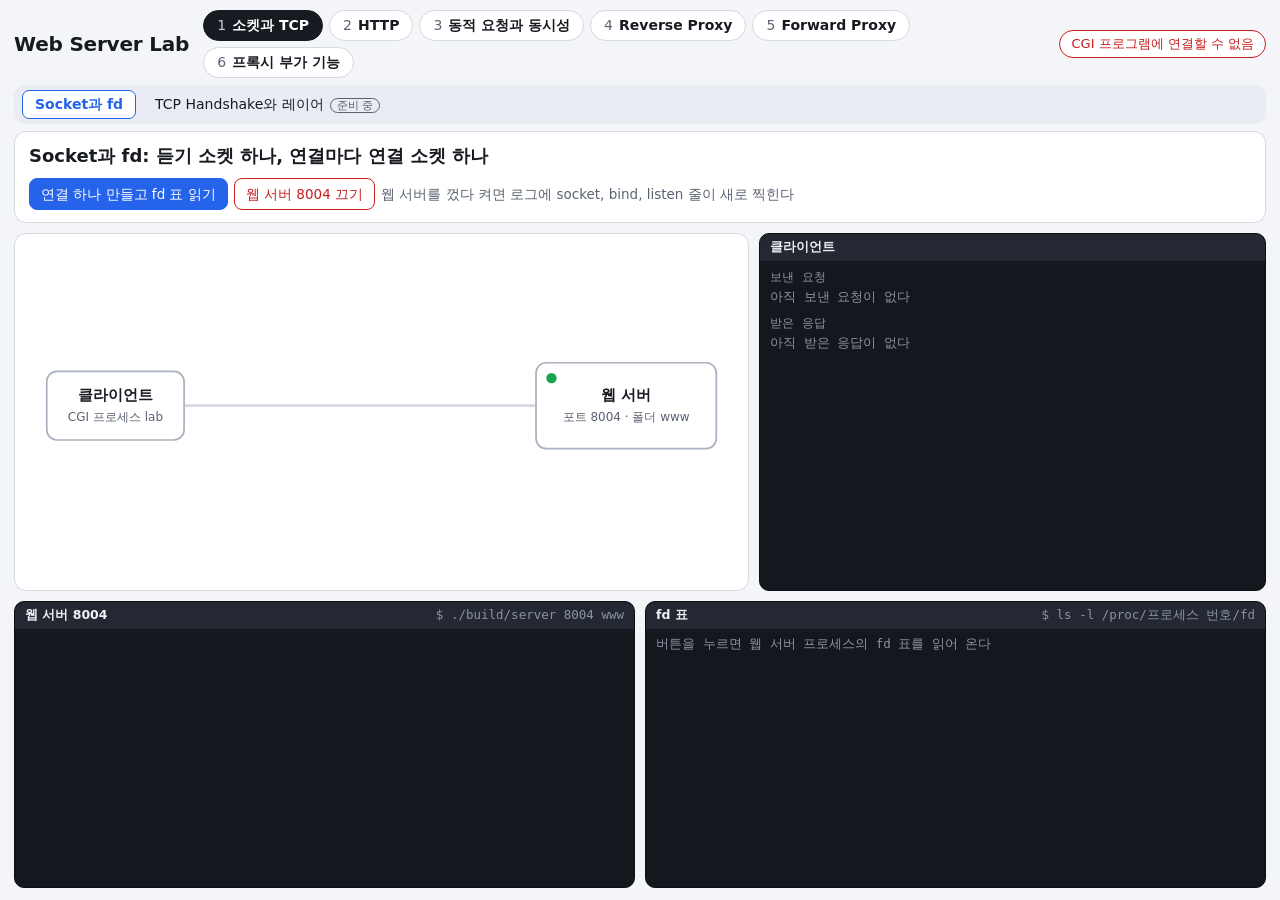
==== commit a24511b5: "refactor: 데모 페이지에서 문제와 푸는 방법 칸을 뺀다 Co-Authored-By: Claude Fable 5.2 <noreply@anthropic.com> Claude-S" ====
--- a/demo/lab/www/index.html
+++ b/demo/lab/www/index.html
@@ -20,10 +20,6 @@
         <h2 id="scene-title"></h2>
         <span id="scene-badge" class="badge" hidden></span>
       </div>
-      <dl class="story">
-        <div><dt>문제</dt><dd id="scene-problem"></dd></div>
-        <div><dt>푸는 방법</dt><dd id="scene-solution"></dd></div>
-      </dl>
       <div class="controls" id="controls"></div>
       <p class="why" id="why" hidden></p>
     </section>
--- a/demo/lab/www/lab.css
+++ b/demo/lab/www/lab.css
@@ -76,14 +76,9 @@
 .card { background: var(--card); border: 1px solid var(--line); border-radius: 12px; }
 
 .scene { padding: 10px 14px 12px; }
-.scene-head { display: flex; flex-wrap: wrap; align-items: center; gap: 10px; margin-bottom: 6px; }
+.scene-head { display: flex; flex-wrap: wrap; align-items: center; gap: 10px; }
 .scene h2 { margin: 0; font-size: 18px; }
 .badge { padding: 1px 10px; border-radius: 999px; background: #fff4d6; border: 1px solid #e0b84a; color: #7a5600; font-size: 13px; font-weight: 600; }
-.story { margin: 0; display: grid; grid-template-columns: 1fr 1fr; gap: 6px 22px; }
-.story dt { font-size: 12.5px; font-weight: 700; color: var(--req); letter-spacing: 0.02em; }
-.story dd { margin: 0; color: #2b313d; font-size: 14.5px; }
-main.shell .story { grid-template-columns: 1fr; max-width: 90ch; }
-main.shell .story dd { font-size: 16px; }
 
 .controls { display: flex; flex-wrap: wrap; align-items: center; gap: 6px; margin-top: 9px; }
 .controls:empty { display: none; }
@@ -211,8 +206,7 @@
   .subtabs { margin-bottom: 10px; }
   main { display: block; }
   main > * { margin-bottom: 10px; }
-  .story { grid-template-columns: 1fr; }
-  .mid { grid-template-columns: 1fr; }
+    .mid { grid-template-columns: 1fr; }
   .diagram { height: 300px; }
   .term { height: 240px; }
   .terms { grid-auto-flow: row; }
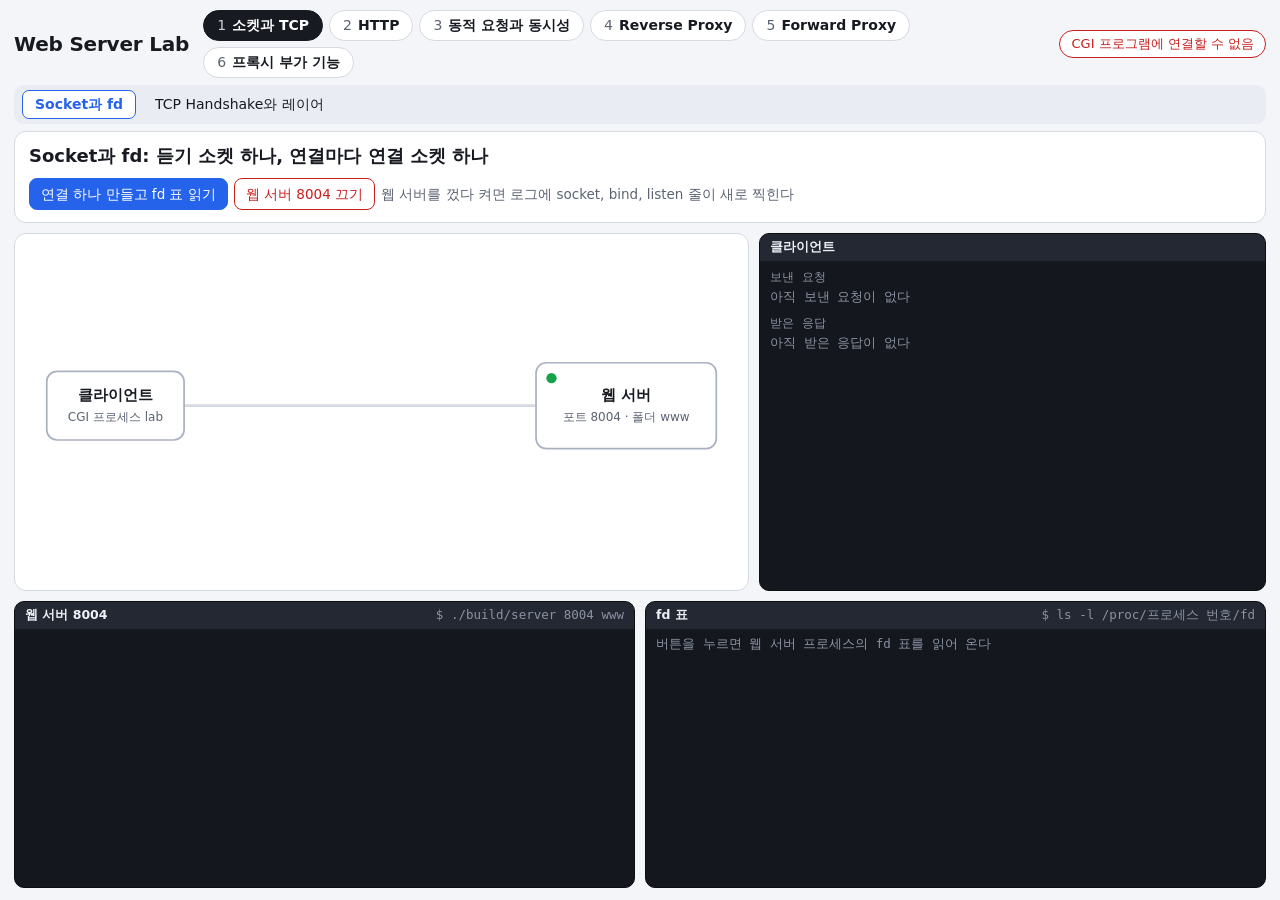
==== commit 36c3baec: "feat: 데모 페이지에 TCP Handshake와 레이어 장면 추가 run.sh가 tcpdump로 포트 8004의 패킷을 기록하고, 페이지가 그 파일을 읽어 SYN부터 FIN까지" ====
--- a/demo/lab/www/index.html
+++ b/demo/lab/www/index.html
@@ -93,13 +93,22 @@
           </g>
           <text id="direct-note" class="chip only-direct" x="705" y="272"></text>
 
+          <!-- TCP Handshake와 레이어 장면: 캡처한 패킷을 위에서 아래로 한 줄씩 그린다 (lab.js가 채운다) -->
+          <defs>
+            <marker id="arrow" viewBox="0 0 10 10" refX="9" refY="5" markerWidth="7" markerHeight="7" orient="auto-start-reverse">
+              <path d="M0,0 L10,5 L0,10 z" fill="context-stroke"/>
+            </marker>
+          </defs>
+          <g id="seq" class="only-seq"></g>
+
           <circle id="dot" class="dot hidden" r="9" cx="110" cy="190"/>
           <circle id="dot2" class="dot hidden" r="9" cx="110" cy="190"/>
         </svg>
       </div>
 
       <div class="term client" id="term-client">
-        <h3><span class="who">클라이언트</span><span id="res-meta" class="meta"></span></h3>
+        <h3><span class="who" id="client-who">클라이언트</span><span id="res-meta" class="meta"></span></h3>
+        <div class="screen" id="layer-screen" hidden></div>
         <div class="screen" id="client-screen">
           <div class="label">보낸 요청</div>
           <pre id="sent" class="empty">아직 보낸 요청이 없다</pre>
--- a/demo/lab/www/lab.css
+++ b/demo/lab/www/lab.css
@@ -220,3 +220,28 @@
 .term .note { color: var(--term-dim); }
 #client-screen { white-space: normal; }
 #client-screen pre { margin-bottom: 8px; }
+
+/* TCP Handshake와 레이어 장면 */
+.mode-proxy .only-seq, .mode-direct .only-seq { display: none; }
+.mode-seq .only-proxy, .mode-seq .only-direct, .mode-seq #node-client, .mode-seq #client-chip, .mode-seq .dot { display: none; }
+.seq-head { font-size: 15px; font-weight: 700; text-anchor: middle; fill: var(--ink); }
+.seq-sub { font-size: 12.5px; text-anchor: middle; fill: var(--muted); }
+.seq-life { stroke: #aab1c0; stroke-width: 2; stroke-dasharray: 5 5; }
+.seq-phase { font-size: 12.5px; font-weight: 700; fill: var(--muted); }
+.seq-band { fill: #f1f3f8; }
+.pkt { cursor: pointer; }
+.pkt line { stroke-width: 2.5; }
+.pkt text { font-family: var(--mono); font-size: 12.5px; text-anchor: middle; }
+.pkt .hitbox { fill: transparent; }
+.pkt.hs line { stroke: var(--req); } .pkt.hs text { fill: var(--req); }
+.pkt.data line { stroke: var(--res); } .pkt.data text { fill: var(--res); font-weight: 700; }
+.pkt.ack line { stroke: #8b93a3; } .pkt.ack text { fill: var(--muted); }
+.pkt.fin line { stroke: var(--err); } .pkt.fin text { fill: var(--err); }
+.pkt.sel .hitbox { fill: #fff4d6; }
+.screen[hidden] { display: none; }
+.term .layer { margin-bottom: 8px; padding: 5px 8px; border-left: 4px solid; border-radius: 0 6px 6px 0; background: #1b2029; }
+.term .layer.ip { border-color: #f6b756; }
+.term .layer.tcp { border-color: #7fb0ff; }
+.term .layer.http { border-color: #6fdc8c; }
+.term .layer b { display: block; font-size: 11.5px; letter-spacing: 0.03em; }
+.term .layer.ip b { color: #f6b756; } .term .layer.tcp b { color: #7fb0ff; } .term .layer.http b { color: #6fdc8c; }
